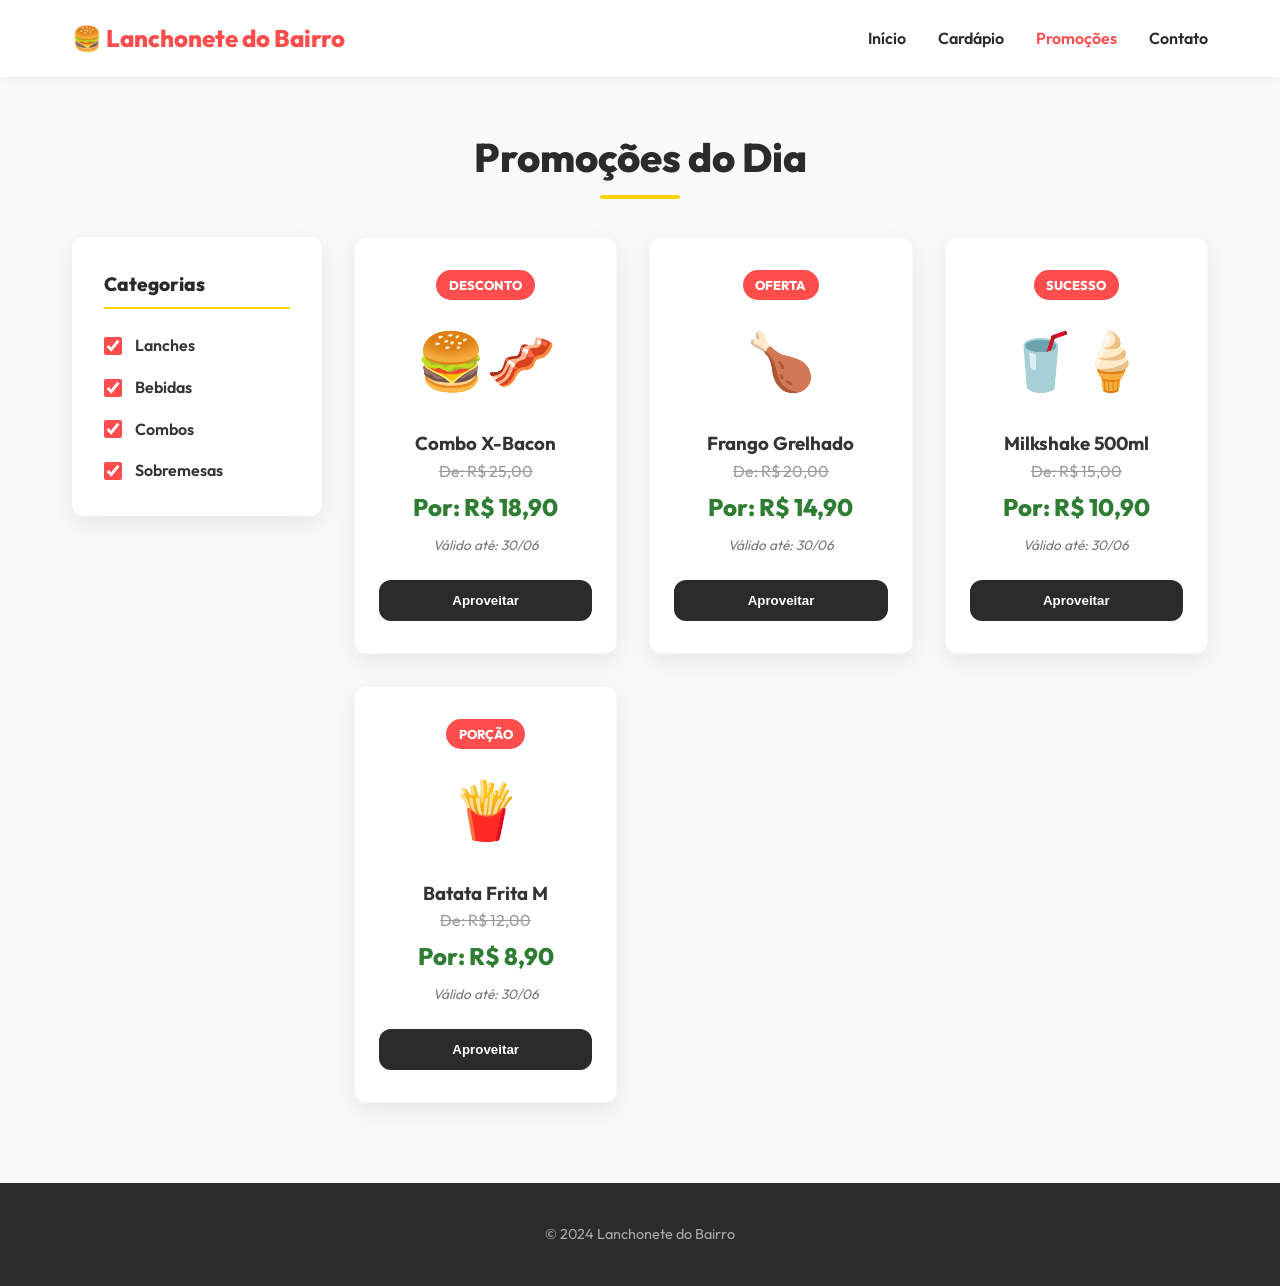
==== promocoes.html @ 5372708d "feat: adiciona pagina de promocoes" ====
<!DOCTYPE html>
<html lang="pt-BR">
<head>
    <meta charset="UTF-8">
    <meta name="viewport" content="width=device-width, initial-scale=1.0">
    <title>Promoções - Lanchonete do Bairro</title>
    <link rel="stylesheet" href="style.css">
    <link href="https://fonts.googleapis.com/css2?family=Outfit:wght@300;400;600;800&display=swap" rel="stylesheet">
    <style>
        /* Custom styles for promotions page matching the wireframe */
        .promo-container {
            display: grid;
            grid-template-columns: 250px 1fr;
            gap: 2rem;
            max-width: 1200px;
            margin: 3rem auto;
            padding: 0 2rem;
        }

        aside.categories-sidebar {
            background-color: #ffffff;
            border-radius: var(--border-radius);
            padding: 2rem;
            box-shadow: var(--card-shadow);
            height: fit-content;
        }

        aside.categories-sidebar h3 {
            font-size: 1.2rem;
            font-weight: 800;
            margin-bottom: 1.5rem;
            color: var(--dark-color);
            border-bottom: 2px solid var(--secondary-color);
            padding-bottom: 0.5rem;
        }

        .category-filter {
            display: flex;
            flex-direction: column;
            gap: 1rem;
        }

        .filter-item {
            display: flex;
            align-items: center;
            gap: 0.8rem;
            cursor: pointer;
            font-weight: 600;
        }

        .filter-item input {
            width: 18px;
            height: 18px;
            accent-color: var(--primary-color);
            cursor: pointer;
        }

        .promo-header {
            text-align: center;
            margin-top: 3rem;
        }

        .promo-header h1 {
            font-size: 2.5rem;
            font-weight: 800;
            color: var(--dark-color);
            position: relative;
            display: inline-block;
        }

        .promo-header h1::after {
            content: '';
            position: absolute;
            bottom: -10px;
            left: 50%;
            transform: translateX(-50%);
            width: 80px;
            height: 4px;
            background-color: var(--secondary-color);
            border-radius: 2px;
        }

        .promo-grid {
            display: grid;
            grid-template-columns: repeat(auto-fit, minmax(250px, 1fr));
            gap: 2rem;
        }

        .promo-card {
            background: #ffffff;
            border-radius: var(--border-radius);
            padding: 2rem 1.5rem;
            box-shadow: var(--card-shadow);
            border: 1px solid rgba(0, 0, 0, 0.03);
            text-align: center;
            transition: var(--transition);
        }

        .promo-card:hover {
            transform: translateY(-5px);
            box-shadow: 0 12px 30px rgba(0, 0, 0, 0.12);
        }

        .promo-badge {
            display: inline-block;
            background-color: var(--primary-color);
            color: white;
            font-size: 0.8rem;
            font-weight: 800;
            padding: 0.3rem 0.8rem;
            border-radius: 20px;
            margin-bottom: 1rem;
        }

        .old-price {
            text-decoration: line-through;
            color: #999;
            font-size: 1rem;
            margin-bottom: 0.2rem;
        }

        .new-price {
            font-size: 1.5rem;
            font-weight: 800;
            color: #2e7d32;
            margin-bottom: 0.5rem;
        }

        .expiry-date {
            font-size: 0.85rem;
            color: #777;
            margin-bottom: 1.5rem;
            font-style: italic;
        }

        @media (max-width: 768px) {
            .promo-container {
                grid-template-columns: 1fr;
            }
        }
    </style>
</head>
<body>
    <header>
        <nav class="navbar">
            <div class="logo">🍔 Lanchonete do Bairro</div>
            <ul class="nav-links">
                <li><a href="index.html">Início</a></li>
                <li><a href="index.html#cardapio">Cardápio</a></li>
                <li><a href="promocoes.html" class="active">Promoções</a></li>
                <li><a href="#contato">Contato</a></li>
            </ul>
        </nav>
    </header>

    <div class="promo-header">
        <h1>Promoções do Dia</h1>
    </div>

    <main class="promo-container">
        <aside class="categories-sidebar">
            <h3>Categorias</h3>
            <div class="category-filter">
                <label class="filter-item">
                    <input type="checkbox" checked> Lanches
                </label>
                <label class="filter-item">
                    <input type="checkbox" checked> Bebidas
                </label>
                <label class="filter-item">
                    <input type="checkbox" checked> Combos
                </label>
                <label class="filter-item">
                    <input type="checkbox" checked> Sobremesas
                </label>
            </div>
        </aside>

        <section class="promo-grid">
            <div class="promo-card">
                <span class="promo-badge">DESCONTO</span>
                <div class="card-img-placeholder">🍔🥓</div>
                <h3>Combo X-Bacon</h3>
                <p class="old-price">De: R$ 25,00</p>
                <p class="new-price">Por: R$ 18,90</p>
                <p class="expiry-date">Válido até: 30/06</p>
                <button class="btn btn-order" onclick="aproveitarPromo('Combo X-Bacon')">Aproveitar</button>
            </div>

            <div class="promo-card">
                <span class="promo-badge">OFERTA</span>
                <div class="card-img-placeholder">🍗</div>
                <h3>Frango Grelhado</h3>
                <p class="old-price">De: R$ 20,00</p>
                <p class="new-price">Por: R$ 14,90</p>
                <p class="expiry-date">Válido até: 30/06</p>
                <button class="btn btn-order" onclick="aproveitarPromo('Frango Grelhado')">Aproveitar</button>
            </div>

            <div class="promo-card">
                <span class="promo-badge">SUCESSO</span>
                <div class="card-img-placeholder">🥤🍦</div>
                <h3>Milkshake 500ml</h3>
                <p class="old-price">De: R$ 15,00</p>
                <p class="new-price">Por: R$ 10,90</p>
                <p class="expiry-date">Válido até: 30/06</p>
                <button class="btn btn-order" onclick="aproveitarPromo('Milkshake 500ml')">Aproveitar</button>
            </div>

            <div class="promo-card">
                <span class="promo-badge">PORÇÃO</span>
                <div class="card-img-placeholder">🍟</div>
                <h3>Batata Frita M</h3>
                <p class="old-price">De: R$ 12,00</p>
                <p class="new-price">Por: R$ 8,90</p>
                <p class="expiry-date">Válido até: 30/06</p>
                <button class="btn btn-order" onclick="aproveitarPromo('Batata Frita M')">Aproveitar</button>
            </div>
        </section>
    </main>

    <footer>
        <p>&copy; 2024 Lanchonete do Bairro</p>
    </footer>

    <script>
        function aproveitarPromo(promoNome) {
            alert(`Promoção Aproveitada! Você adicionou ${promoNome} ao carrinho com desconto! 💸🤩`);
        }
    </script>
</body>
</html>
---- style.css ----
/* style.css - Estilos da Lanchonete do Bairro */
:root {
    --primary-color: #ff4d4d;
    --primary-hover: #e03d3d;
    --secondary-color: #ffd200;
    --dark-color: #2b2b2b;
    --light-color: #f9f9f9;
    --text-color: #333333;
    --card-shadow: 0 8px 24px rgba(0, 0, 0, 0.08);
    --border-radius: 12px;
    --transition: all 0.3s cubic-bezier(0.25, 0.8, 0.25, 1);
}

* {
    margin: 0;
    padding: 0;
    box-sizing: border-box;
}

body {
    font-family: 'Outfit', -apple-system, BlinkMacSystemFont, 'Segoe UI', Roboto, sans-serif;
    color: var(--text-color);
    background-color: var(--light-color);
    line-height: 1.6;
}

/* Navbar */
header {
    background-color: #ffffff;
    box-shadow: 0 2px 10px rgba(0, 0, 0, 0.05);
    position: sticky;
    top: 0;
    z-index: 1000;
}

.navbar {
    display: flex;
    justify-content: space-between;
    align-items: center;
    max-width: 1200px;
    margin: 0 auto;
    padding: 1.2rem 2rem;
}

.logo {
    font-size: 1.5rem;
    font-weight: 800;
    color: var(--primary-color);
}

.nav-links {
    display: flex;
    list-style: none;
    gap: 2rem;
}

.nav-links a {
    text-decoration: none;
    color: var(--dark-color);
    font-weight: 600;
    transition: var(--transition);
}

.nav-links a:hover,
.nav-links a.active {
    color: var(--primary-color);
}

/* Hero Section */
#hero {
    background: linear-gradient(135deg, #fff3f3 0%, #fffbf0 100%);
    padding: 6rem 2rem;
    text-align: center;
}

.hero-content {
    max-width: 800px;
    margin: 0 auto;
}

.hero-content h1 {
    font-size: 3rem;
    font-weight: 800;
    color: var(--dark-color);
    margin-bottom: 1rem;
    line-height: 1.2;
}

.hero-content p {
    font-size: 1.2rem;
    color: #666;
    margin-bottom: 2rem;
}

/* Buttons */
.btn {
    display: inline-block;
    padding: 0.8rem 2rem;
    border-radius: var(--border-radius);
    font-weight: 600;
    text-decoration: none;
    border: none;
    cursor: pointer;
    transition: var(--transition);
}

.btn-primary {
    background-color: var(--primary-color);
    color: white;
}

.btn-primary:hover {
    background-color: var(--primary-hover);
    transform: translateY(-2px);
    box-shadow: 0 4px 12px rgba(255, 77, 77, 0.3);
}

.btn-order {
    background-color: var(--dark-color);
    color: white;
    width: 100%;
}

.btn-order:hover {
    background-color: var(--primary-color);
    transform: translateY(-2px);
}

/* Cardapio Section */
#cardapio {
    max-width: 1200px;
    margin: 0 auto;
    padding: 5rem 2rem;
    text-align: center;
}

#cardapio h2 {
    font-size: 2.2rem;
    font-weight: 800;
    margin-bottom: 3rem;
    color: var(--dark-color);
    position: relative;
    display: inline-block;
}

#cardapio h2::after {
    content: '';
    position: absolute;
    bottom: -10px;
    left: 50%;
    transform: translateX(-50%);
    width: 60px;
    height: 4px;
    background-color: var(--secondary-color);
    border-radius: 2px;
}

.cardapio-grid {
    display: grid;
    grid-template-columns: repeat(auto-fit, minmax(280px, 1fr));
    gap: 2.5rem;
}

.card-item {
    background: #ffffff;
    border-radius: var(--border-radius);
    padding: 2.5rem 2rem;
    box-shadow: var(--card-shadow);
    transition: var(--transition);
    border: 1px solid rgba(0, 0, 0, 0.03);
}

.card-item:hover {
    transform: translateY(-5px);
    box-shadow: 0 12px 30px rgba(0, 0, 0, 0.12);
}

.card-img-placeholder {
    font-size: 3.5rem;
    margin-bottom: 1.5rem;
}

.card-item h3 {
    font-size: 1.4rem;
    font-weight: 600;
    margin-bottom: 0.5rem;
    color: var(--dark-color);
}

.price {
    font-size: 1.3rem;
    font-weight: 800;
    color: var(--primary-color);
    margin-bottom: 1.5rem;
}

/* Footer */
footer {
    background-color: var(--dark-color);
    color: #aaa;
    text-align: center;
    padding: 2.5rem 2rem;
    margin-top: 5rem;
}

footer p {
    font-size: 0.9rem;
}

@media (max-width: 768px) {
    .navbar {
        flex-direction: column;
        gap: 1rem;
    }
    .hero-content h1 {
        font-size: 2.2rem;
    }
}
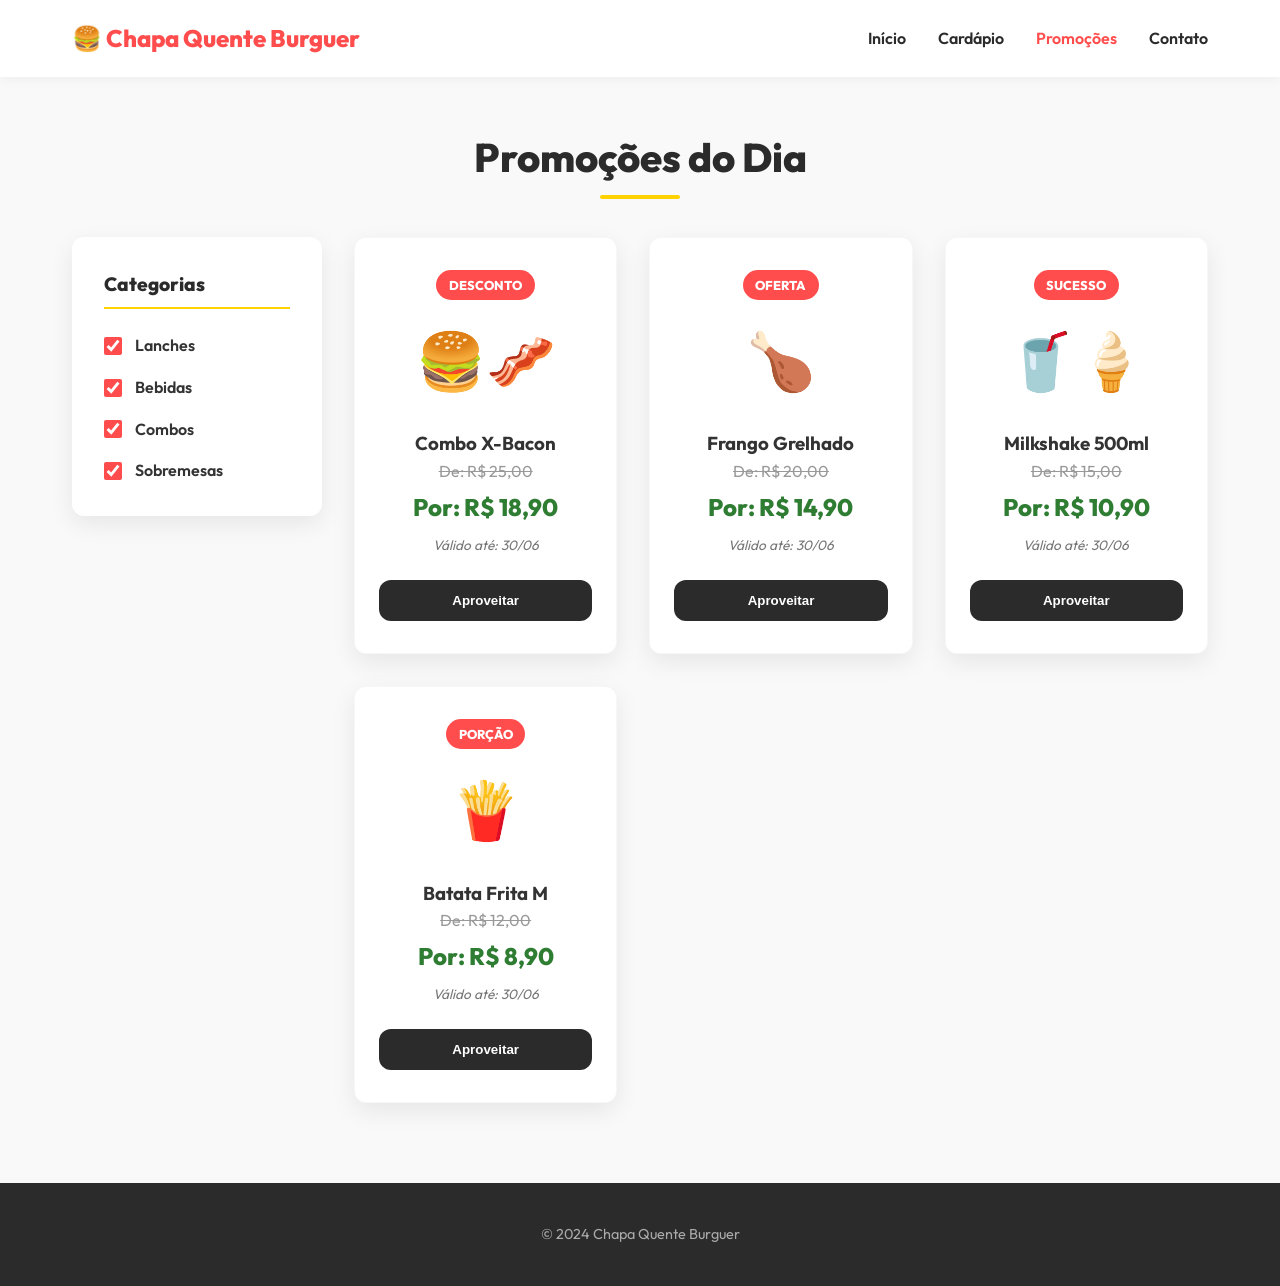
==== commit ca6e9584: "chore: atualiza nome do estabelecimento e melhora respostas da lista" ====
--- a/promocoes.html
+++ b/promocoes.html
@@ -3,7 +3,7 @@
 <head>
     <meta charset="UTF-8">
     <meta name="viewport" content="width=device-width, initial-scale=1.0">
-    <title>Promoções - Lanchonete do Bairro</title>
+    <title>Promoções - Chapa Quente Burguer</title>
     <link rel="stylesheet" href="style.css">
     <link href="https://fonts.googleapis.com/css2?family=Outfit:wght@300;400;600;800&display=swap" rel="stylesheet">
     <style>
@@ -143,7 +143,7 @@
 <body>
     <header>
         <nav class="navbar">
-            <div class="logo">🍔 Lanchonete do Bairro</div>
+            <div class="logo">🍔 Chapa Quente Burguer</div>
             <ul class="nav-links">
                 <li><a href="index.html">Início</a></li>
                 <li><a href="index.html#cardapio">Cardápio</a></li>
@@ -220,7 +220,7 @@
     </main>
 
     <footer>
-        <p>&copy; 2024 Lanchonete do Bairro</p>
+        <p>&copy; 2024 Chapa Quente Burguer</p>
     </footer>
 
     <script>
